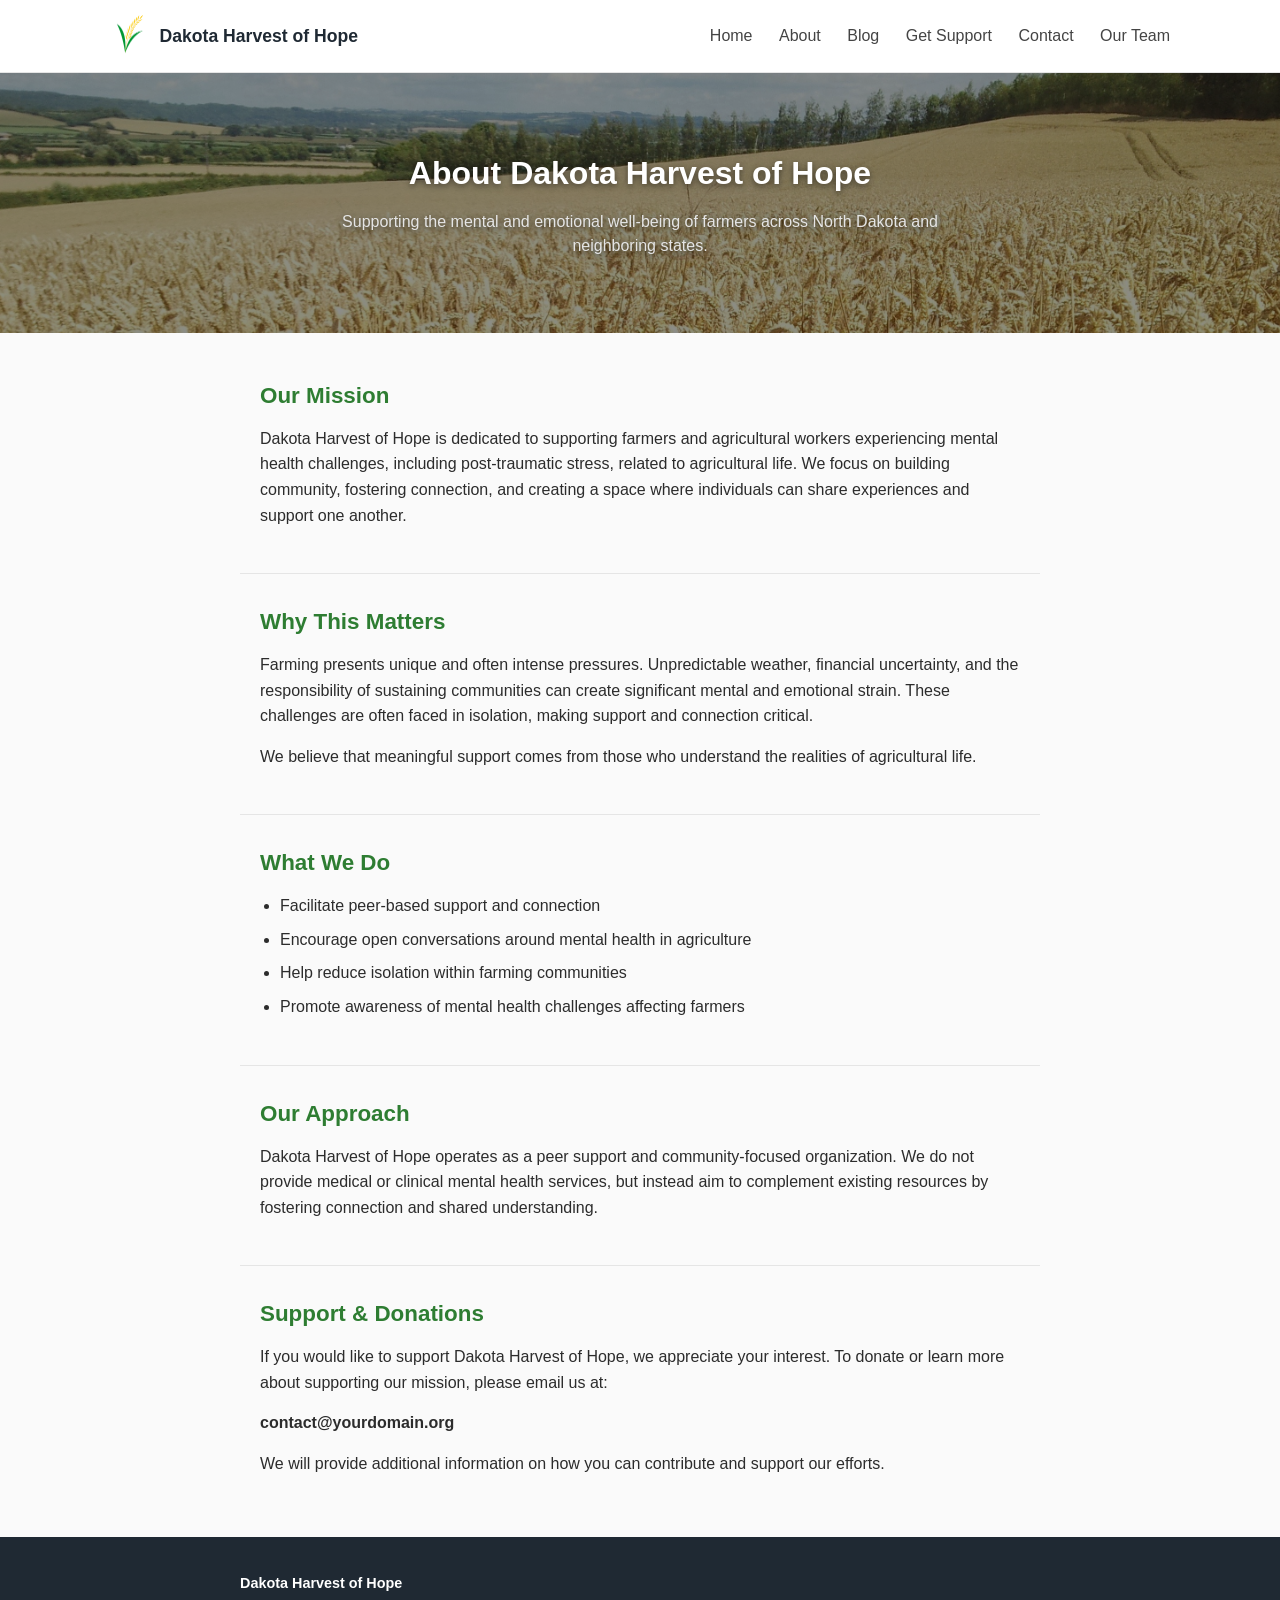
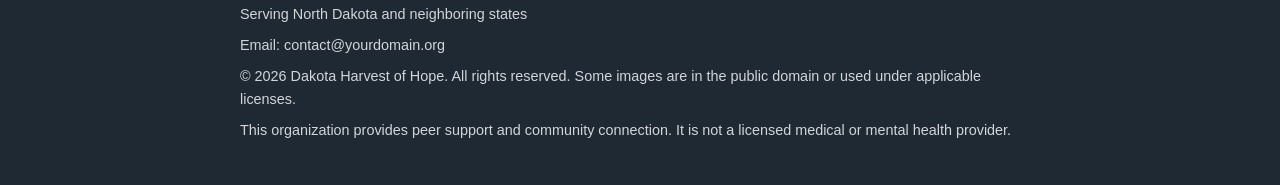
==== about.html @ ec5cd2db "Update about.html Update footer" ====
<!DOCTYPE html>
<html lang="en">
<head>
  <meta charset="UTF-8">
  <meta name="viewport" content="width=device-width, initial-scale=1.0">
  <title>About | Dakota Harvest of Hope</title>

  <link rel="stylesheet" href="css/styles.css">
</head>

<body>

  <header>
    <nav>
      <div class="logo">
        <img src="images/Dakota Harvest of Hope.png" alt="Dakota Harvest of Hope Logo">
        <span>Dakota Harvest of Hope</span>
      </div>

      <div class="nav-links">
        <a href="index.html">Home</a>
        <a href="about.html">About</a>
        <a href="blog.html">Blog</a>
        <a href="support.html">Get Support</a>
        <a href="contact.html">Contact</a>
        <a href="team.html">Our Team</a>
      </div>
    </nav>
  </header>

  <section class="page-hero">
  <img src="images/Farm2.jpeg" alt="Farm landscape">
  
  <div class="page-hero-overlay">
    <div class="page-hero-title">About Dakota Harvest of Hope</div>
    
    <div class="page-hero-subtitle">
      Supporting the mental and emotional well-being of farmers across North Dakota and neighboring states.
    </div>
  </div>
</section>
  
  <section class="section">
    <h3>Our Mission</h3>
    <p>
      Dakota Harvest of Hope is dedicated to supporting farmers and agricultural workers experiencing mental health challenges, 
      including post-traumatic stress, related to agricultural life. We focus on building community, fostering connection, 
      and creating a space where individuals can share experiences and support one another.
    </p>
  </section>

  <section class="section">
    <h3>Why This Matters</h3>
    <p>
      Farming presents unique and often intense pressures. Unpredictable weather, financial uncertainty, and the responsibility 
      of sustaining communities can create significant mental and emotional strain. These challenges are often faced in isolation, 
      making support and connection critical.
    </p>

    <p>
      We believe that meaningful support comes from those who understand the realities of agricultural life.
    </p>
  </section>

  <section class="section">
    <h3>What We Do</h3>
    <ul>
      <li>Facilitate peer-based support and connection</li>
      <li>Encourage open conversations around mental health in agriculture</li>
      <li>Help reduce isolation within farming communities</li>
      <li>Promote awareness of mental health challenges affecting farmers</li>
    </ul>
  </section>

  <section class="section">
    <h3>Our Approach</h3>
    <p>
      Dakota Harvest of Hope operates as a peer support and community-focused organization. We do not provide medical or clinical 
      mental health services, but instead aim to complement existing resources by fostering connection and shared understanding.
    </p>
  </section>

  <section class="section">
    <h3>Support & Donations</h3>
    <p>
      If you would like to support Dakota Harvest of Hope, we appreciate your interest. To donate or learn more about supporting 
      our mission, please email us at:
    </p>

    <p><strong>contact@yourdomain.org</strong></p>

    <p>
      We will provide additional information on how you can contribute and support our efforts.
    </p>
  </section>

  <footer>
    <div class="footer-content">
      <p><strong>Dakota Harvest of Hope</strong></p>
      <p>Serving North Dakota and neighboring states</p>
      <p>Email: contact@yourdomain.org</p>
      <p>&copy; 2026 Dakota Harvest of Hope. All rights reserved. Some images are in the public domain or used under applicable licenses.</p>
      <p>This organization provides peer support and community connection. It is not a licensed medical or mental health provider.</p>
    </div>
  </footer>

</body>
</html>
---- css/styles.css ----
/* =========================
   Global RESET
========================= */
* {
  margin: 0;
  padding: 0;
  box-sizing: border-box;
}

/* =========================
   BASE
========================= */
body {
  font-family: -apple-system, BlinkMacSystemFont, "Segoe UI", Roboto, sans-serif;
  line-height: 1.6;
  color: #2c2c2c;
  background-color: #fafafa;
}

/* =========================
   HEADER / NAV
========================= */
header {
  background-color: #ffffff;
  border-bottom: 1px solid #e5e5e5;
}

nav {
  max-width: 1100px;
  margin: 0 auto;
  padding: 15px 20px;

  display: flex;
  justify-content: space-between;
  align-items: center;
}

/* Logo */
.logo {
  display: flex;
  align-items: center;
  gap: 10px;
}

.logo img {
  height: 42px;
}

.logo span {
  font-weight: 600;
  font-size: 1.1rem;
  color: #1f2933;
}

/* Nav links */
.nav-links a {
  margin-left: 22px;
  text-decoration: none;
  color: #444;
  font-weight: 500;
  transition: color 0.2s ease;
}

.nav-links a:hover {
  color: #2e7d32;
}

/* =========================
   IMAGE HERO (PRIMARY HERO SYSTEM)
========================= */

.page-hero {
  position: relative;
  width: 100%;
  height: 260px;
  overflow: hidden;
}

.page-hero img {
  width: 100%;
  height: 100%;
  object-fit: cover;
  display: block;
}

/* Overlay */
.page-hero::after {
  content: "";
  position: absolute;
  inset: 0;
  background: rgba(0, 0, 0, 0.45);
}

/* Container for text */
.page-hero-overlay {
  position: absolute;
  inset: 0;

  display: flex;
  flex-direction: column;
  justify-content: center;
  align-items: center;

  text-align: center;
  padding: 20px;
  z-index: 1;
}

/* Title */
.page-hero-title {
  color: #ffffff;
  font-size: 2rem;
  font-weight: 600;
  margin-bottom: 10px;
  text-shadow: 0 2px 6px rgba(0, 0, 0, 0.5);
}

/* Subtitle */
.page-hero-subtitle {
  color: #e5e5e5;
  font-size: 1rem;
  max-width: 650px;
  line-height: 1.5;
  text-shadow: 0 2px 6px rgba(0, 0, 0, 0.5);
}

/* Button inside hero */
.hero-button {
  margin-top: 18px;
  padding: 10px 18px;
  background-color: #2e7d32;
  color: white;
  text-decoration: none;
  border-radius: 4px;
  font-weight: 500;
  transition: background-color 0.2s ease;
}

.hero-button:hover {
  background-color: #256628;
}

/* =========================
   SECTIONS
========================= */
.section {
  max-width: 800px;
  margin: 45px auto;
  padding: 0 20px;
}

.section h3 {
  margin-bottom: 12px;
  color: #2e7d32;
  font-size: 1.4rem;
}

.section p {
  margin-bottom: 15px;
}

.section ul {
  padding-left: 20px;
}

.section li {
  margin-bottom: 8px;
}

/* Divider */
.section + .section {
  border-top: 1px solid #e5e5e5;
  padding-top: 30px;
}

/* =========================
   LINKS
========================= */
a {
  color: #2e7d32;
}

a:hover {
  text-decoration: underline;
}

/* =========================
   BUTTON (GLOBAL)
========================= */
.button {
  display: inline-block;
  padding: 10px 18px;
  background-color: #2e7d32;
  color: white;
  text-decoration: none;
  border-radius: 4px;
  font-weight: 500;
  transition: background-color 0.2s ease;
}

.button:hover {
  background-color: #256628;
}

/* =========================
   FOOTER
========================= */
footer {
  background-color: #1f2933;
  color: #d1d5db;
  margin-top: 60px;
  padding: 35px 20px;
}

.footer-content {
  max-width: 800px;
  margin: 0 auto;
  text-align: left;
}

.footer-content p {
  margin-bottom: 8px;
  font-size: 0.9rem;
}

.footer-content strong {
  color: #ffffff;
}

/* =========================
   RESPONSIVE
========================= */
@media (max-width: 768px) {
  nav {
    flex-direction: column;
    align-items: flex-start;
    gap: 10px;
  }

  .nav-links {
    display: flex;
    flex-wrap: wrap;
  }

  .nav-links a {
    margin: 5px 15px 5px 0;
  }

  .page-hero {
    height: 180px;
  }

  .page-hero-title {
    font-size: 1.5rem;
  }

  .page-hero-subtitle {
    font-size: 0.9rem;
  }
}
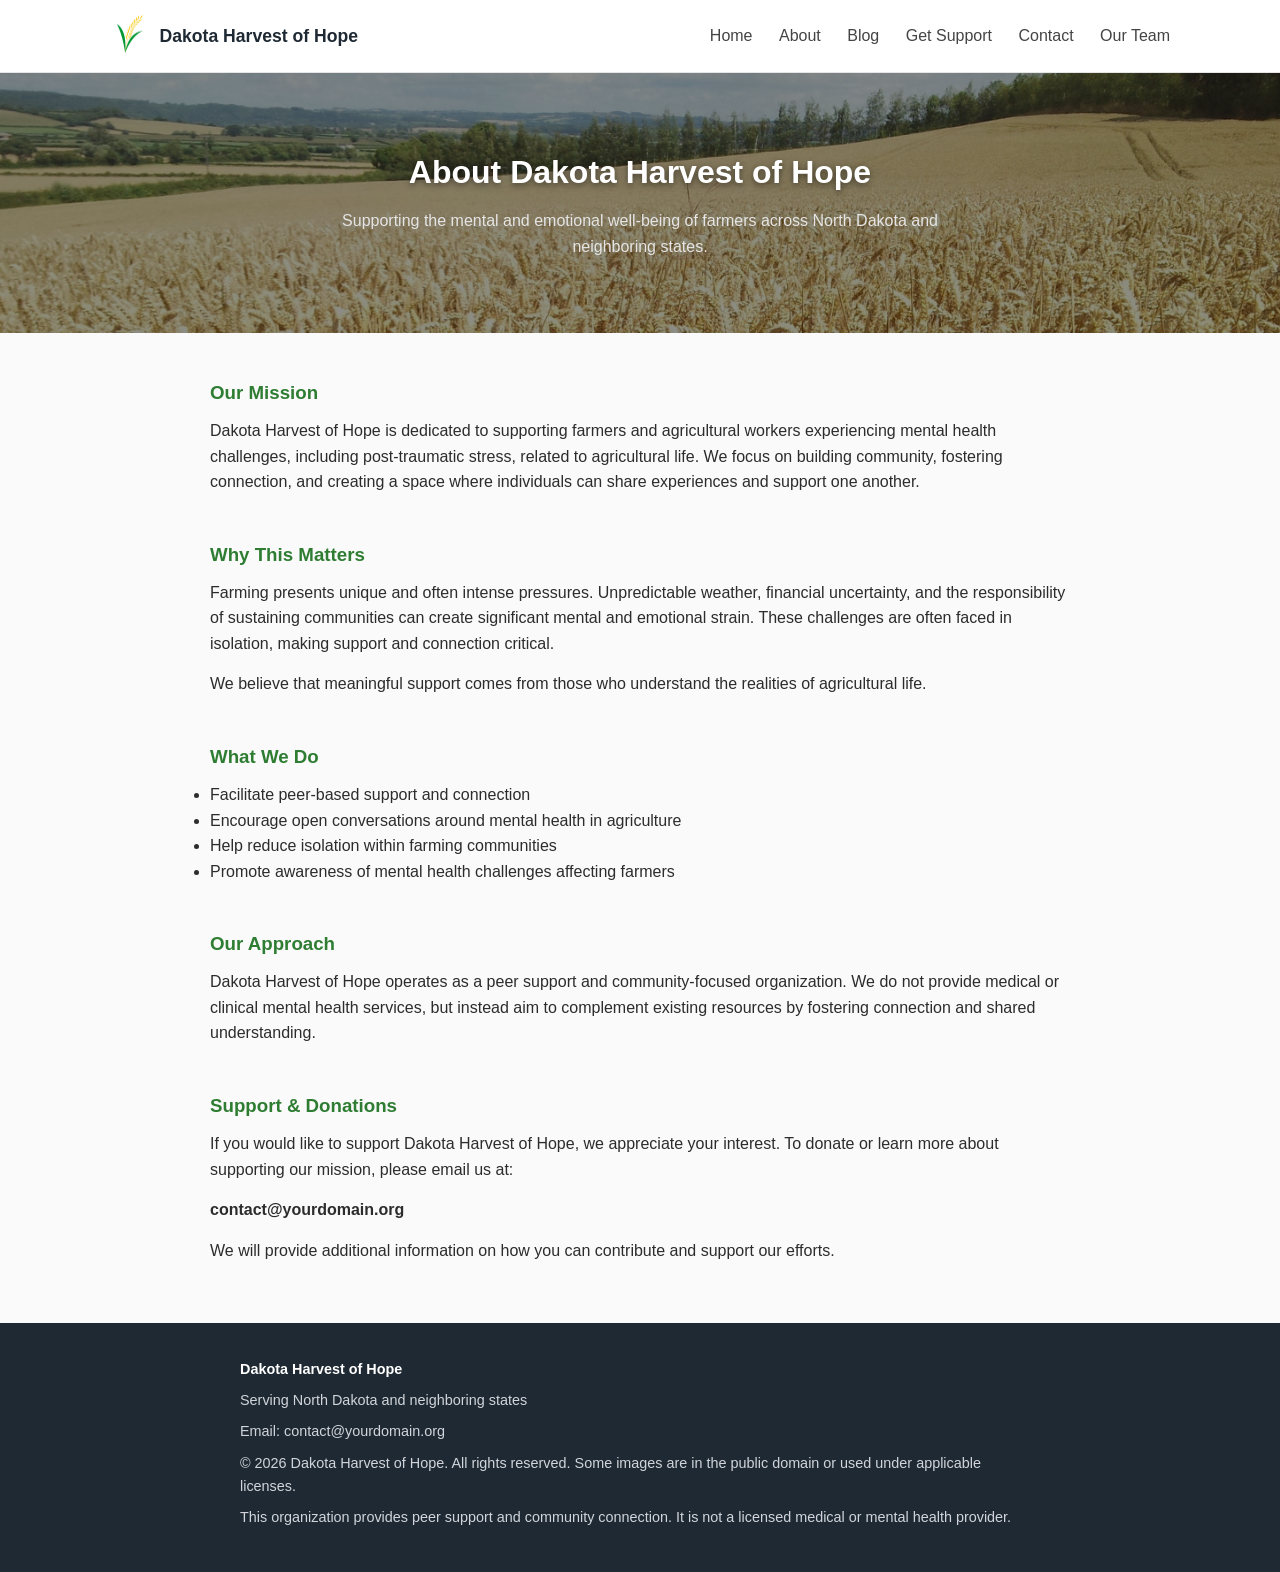
==== commit 3c9935af: "Update about.html SEO" ====
--- a/about.html
+++ b/about.html
@@ -4,6 +4,8 @@
   <meta charset="UTF-8">
   <meta name="viewport" content="width=device-width, initial-scale=1.0">
   <title>About | Dakota Harvest of Hope</title>
+
+  <meta name="description" content="Peer-based mental health support for farmers in North Dakota and surrounding agricultural communities.">
 
   <link rel="stylesheet" href="css/styles.css">
 </head>
--- a/css/styles.css
+++ b/css/styles.css
@@ -1,15 +1,11 @@
-/* =========================
-   Global RESET
-========================= */
+/* Global RESET*/
 * {
   margin: 0;
   padding: 0;
   box-sizing: border-box;
 }
 
-/* =========================
-   BASE
-========================= */
+/* BASE */
 body {
   font-family: -apple-system, BlinkMacSystemFont, "Segoe UI", Roboto, sans-serif;
   line-height: 1.6;
@@ -17,9 +13,7 @@
   background-color: #fafafa;
 }
 
-/* =========================
-   HEADER / NAV
-========================= */
+/* HEADER / NAV */
 header {
   background-color: #ffffff;
   border-bottom: 1px solid #e5e5e5;
@@ -65,10 +59,7 @@
   color: #2e7d32;
 }
 
-/* =========================
-   IMAGE HERO (PRIMARY HERO SYSTEM)
-========================= */
-
+/* IMAGE HERO */
 .page-hero {
   position: relative;
   width: 100%;
@@ -80,7 +71,6 @@
   width: 100%;
   height: 100%;
   object-fit: cover;
-  display: block;
 }
 
 /* Overlay */
@@ -91,7 +81,7 @@
   background: rgba(0, 0, 0, 0.45);
 }
 
-/* Container for text */
+/* Text Container */
 .page-hero-overlay {
   position: absolute;
   inset: 0;
@@ -120,62 +110,62 @@
   color: #e5e5e5;
   font-size: 1rem;
   max-width: 650px;
-  line-height: 1.5;
-  text-shadow: 0 2px 6px rgba(0, 0, 0, 0.5);
-}
-
-/* Button inside hero */
-.hero-button {
-  margin-top: 18px;
-  padding: 10px 18px;
-  background-color: #2e7d32;
-  color: white;
-  text-decoration: none;
-  border-radius: 4px;
-  font-weight: 500;
-  transition: background-color 0.2s ease;
-}
-
-.hero-button:hover {
-  background-color: #256628;
-}
-
-/* =========================
-   SECTIONS
-========================= */
+}
+
+/* SECTIONS */
 .section {
-  max-width: 800px;
+  max-width: 900px;
   margin: 45px auto;
   padding: 0 20px;
 }
 
-.section h3 {
-  margin-bottom: 12px;
-  color: #2e7d32;
-  font-size: 1.4rem;
-}
-
+/* All section headers */
+.section :is(h1, h2, h3, h4, h5, h6) {
+  color: #2e7d32;
+  margin-bottom: 10px;
+  font-weight: 600;
+}
+
+/* Paragraph spacing */
 .section p {
   margin-bottom: 15px;
 }
 
-.section ul {
-  padding-left: 20px;
-}
-
-.section li {
+/* TEAM LAYOUT */
+.team-member {
+  display: flex;
+  align-items: flex-start;
+  gap: 20px;
+  margin-bottom: 30px;
+}
+
+/* Image */
+.team-member img {
+  width: 130px;
+  height: 170px; /* EDIT HERE TO ADJUST IMAGE SIZE */
+  object-fit: cover;
+  flex-shrink: 0;
+}
+
+/* Text container */
+.team-info {
+  flex: 1;
+}
+
+/* Name */
+.team-info h3 {
+  margin: 0 0 5px 0;
+  color: #2e7d32;
+}
+
+/* Role */
+.role {
+  font-weight: 600;
+  color: #666;
   margin-bottom: 8px;
 }
 
-/* Divider */
-.section + .section {
-  border-top: 1px solid #e5e5e5;
-  padding-top: 30px;
-}
-
-/* =========================
-   LINKS
-========================= */
+/* LINKS */
 a {
   color: #2e7d32;
 }
@@ -184,9 +174,7 @@
   text-decoration: underline;
 }
 
-/* =========================
-   BUTTON (GLOBAL)
-========================= */
+/* BUTTONS */
 .button {
   display: inline-block;
   padding: 10px 18px;
@@ -195,16 +183,13 @@
   text-decoration: none;
   border-radius: 4px;
   font-weight: 500;
-  transition: background-color 0.2s ease;
 }
 
 .button:hover {
   background-color: #256628;
 }
 
-/* =========================
-   FOOTER
-========================= */
+/* FOOTER */
 footer {
   background-color: #1f2933;
   color: #d1d5db;
@@ -215,7 +200,6 @@
 .footer-content {
   max-width: 800px;
   margin: 0 auto;
-  text-align: left;
 }
 
 .footer-content p {
@@ -227,14 +211,11 @@
   color: #ffffff;
 }
 
-/* =========================
-   RESPONSIVE
-========================= */
+/* RESPONSIVE */
 @media (max-width: 768px) {
   nav {
     flex-direction: column;
     align-items: flex-start;
-    gap: 10px;
   }
 
   .nav-links {
@@ -254,7 +235,19 @@
     font-size: 1.5rem;
   }
 
-  .page-hero-subtitle {
-    font-size: 0.9rem;
-  }
-}
+  /* Stack team vertically on mobile */
+  .team-member {
+    flex-direction: column;
+    align-items: center;
+    text-align: center;
+  }
+
+  .team-member img {
+    width: 90px;
+    height: 90px;
+  }
+}
+
+.page-title {
+color: #2e7d32;
+}
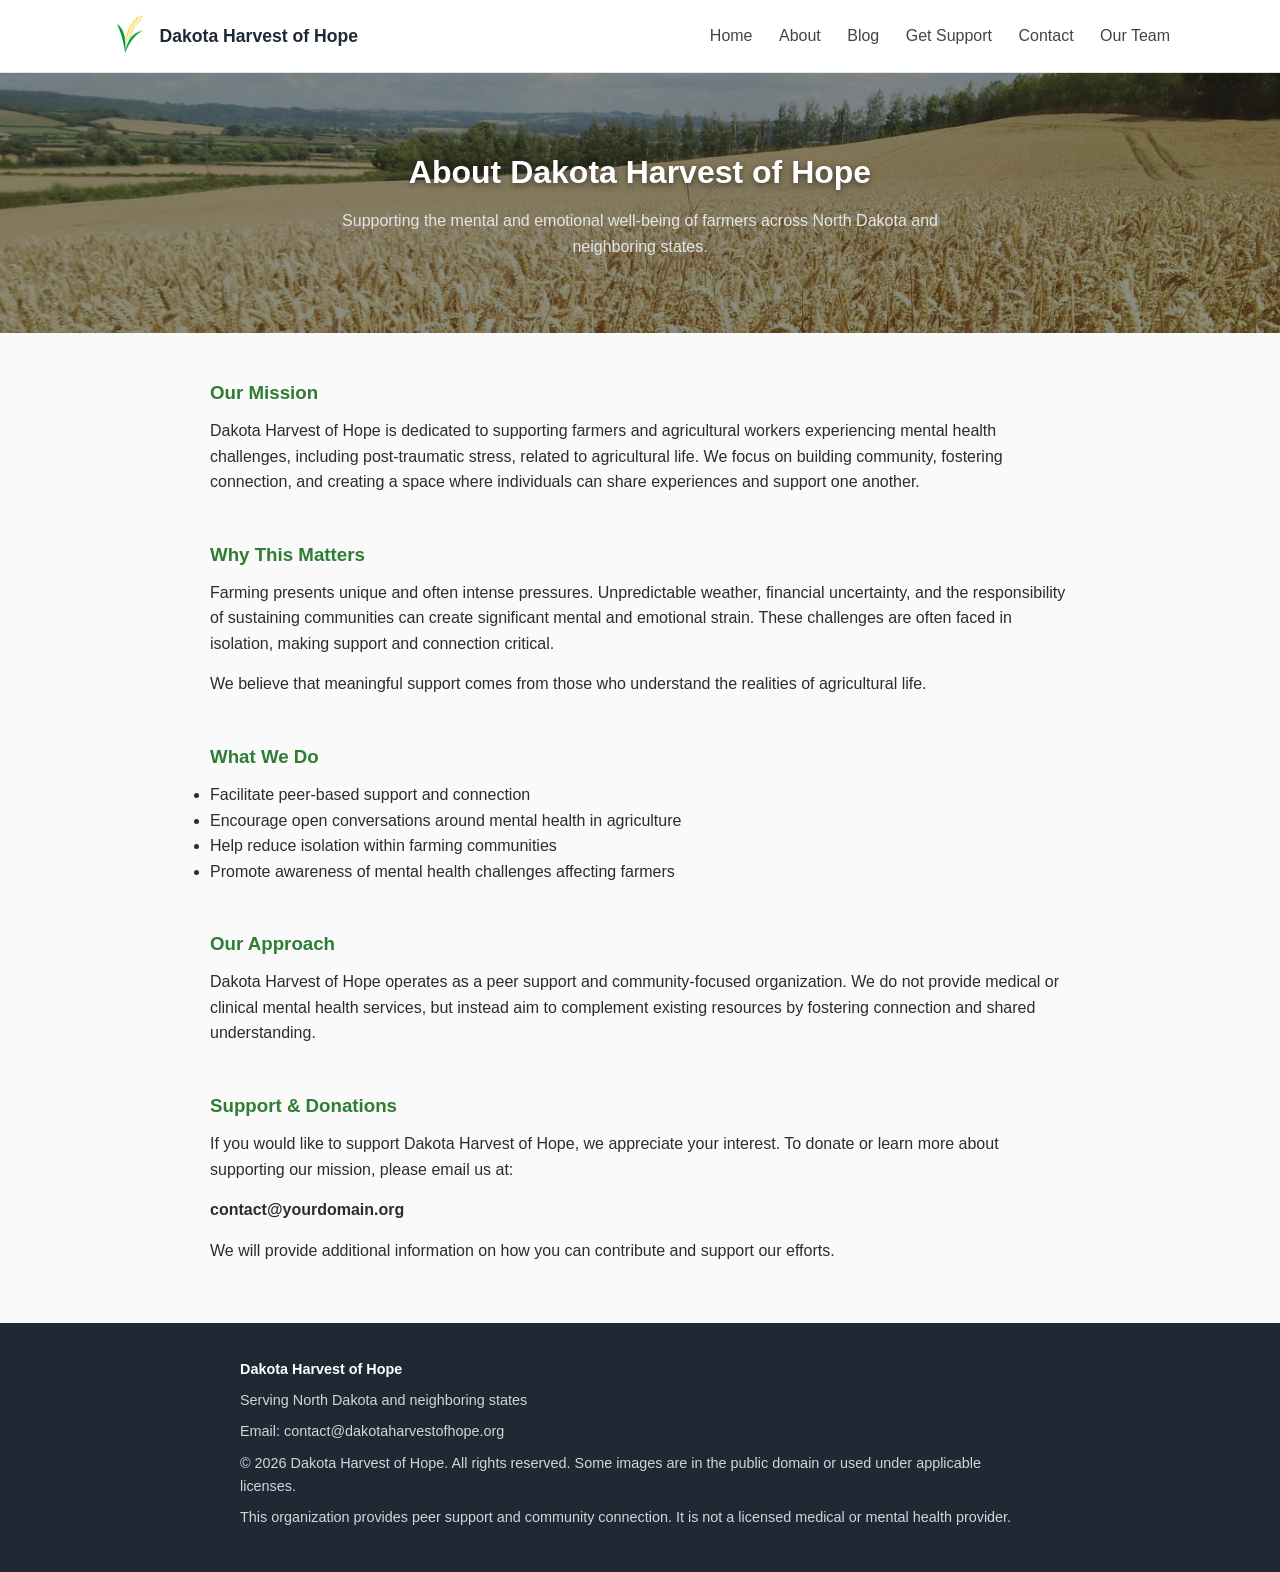
==== commit d567e0ac: "Update about.html Email input" ====
--- a/about.html
+++ b/about.html
@@ -100,7 +100,7 @@
     <div class="footer-content">
       <p><strong>Dakota Harvest of Hope</strong></p>
       <p>Serving North Dakota and neighboring states</p>
-      <p>Email: contact@yourdomain.org</p>
+      <p>Email: contact@dakotaharvestofhope.org</p>
       <p>&copy; 2026 Dakota Harvest of Hope. All rights reserved. Some images are in the public domain or used under applicable licenses.</p>
       <p>This organization provides peer support and community connection. It is not a licensed medical or mental health provider.</p>
     </div>
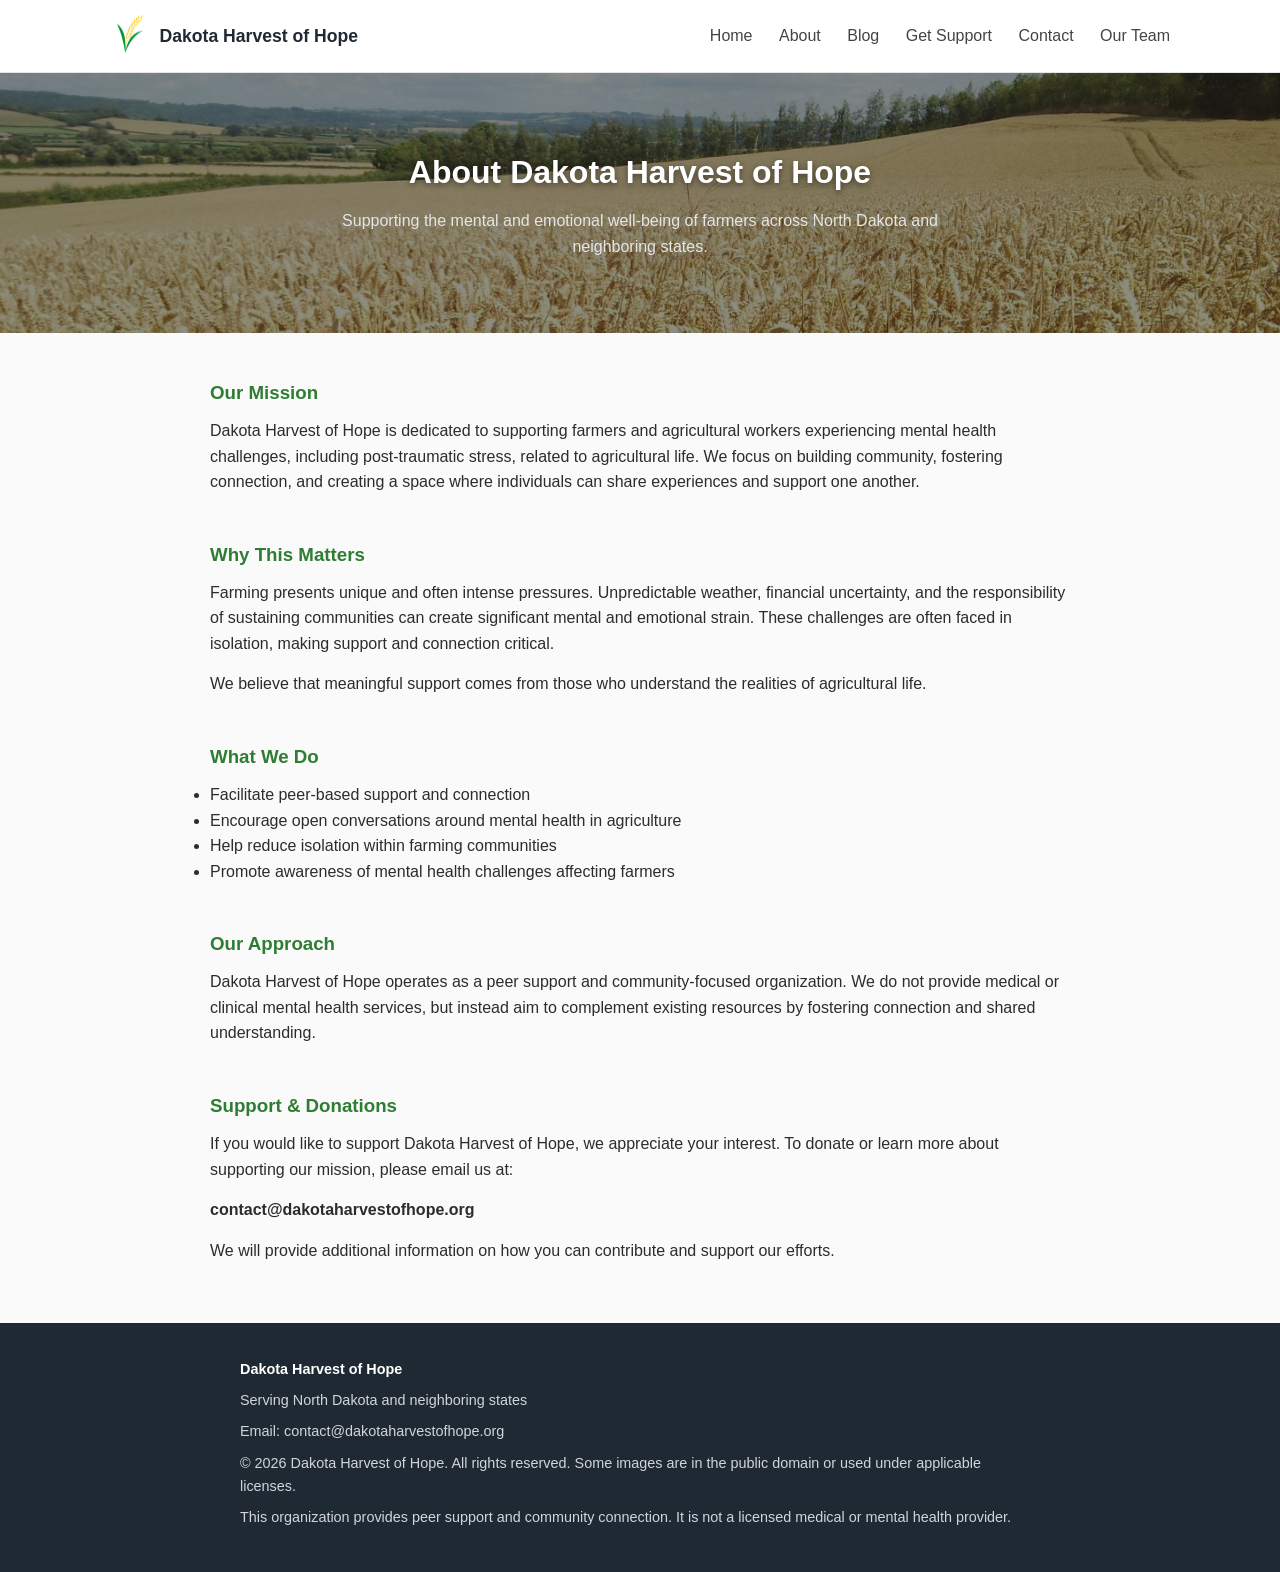
==== commit dc06eeb4: "Update about.html text typo correction" ====
--- a/about.html
+++ b/about.html
@@ -89,7 +89,7 @@
       our mission, please email us at:
     </p>
 
-    <p><strong>contact@yourdomain.org</strong></p>
+    <p><strong>contact@dakotaharvestofhope.org</strong></p>
 
     <p>
       We will provide additional information on how you can contribute and support our efforts.
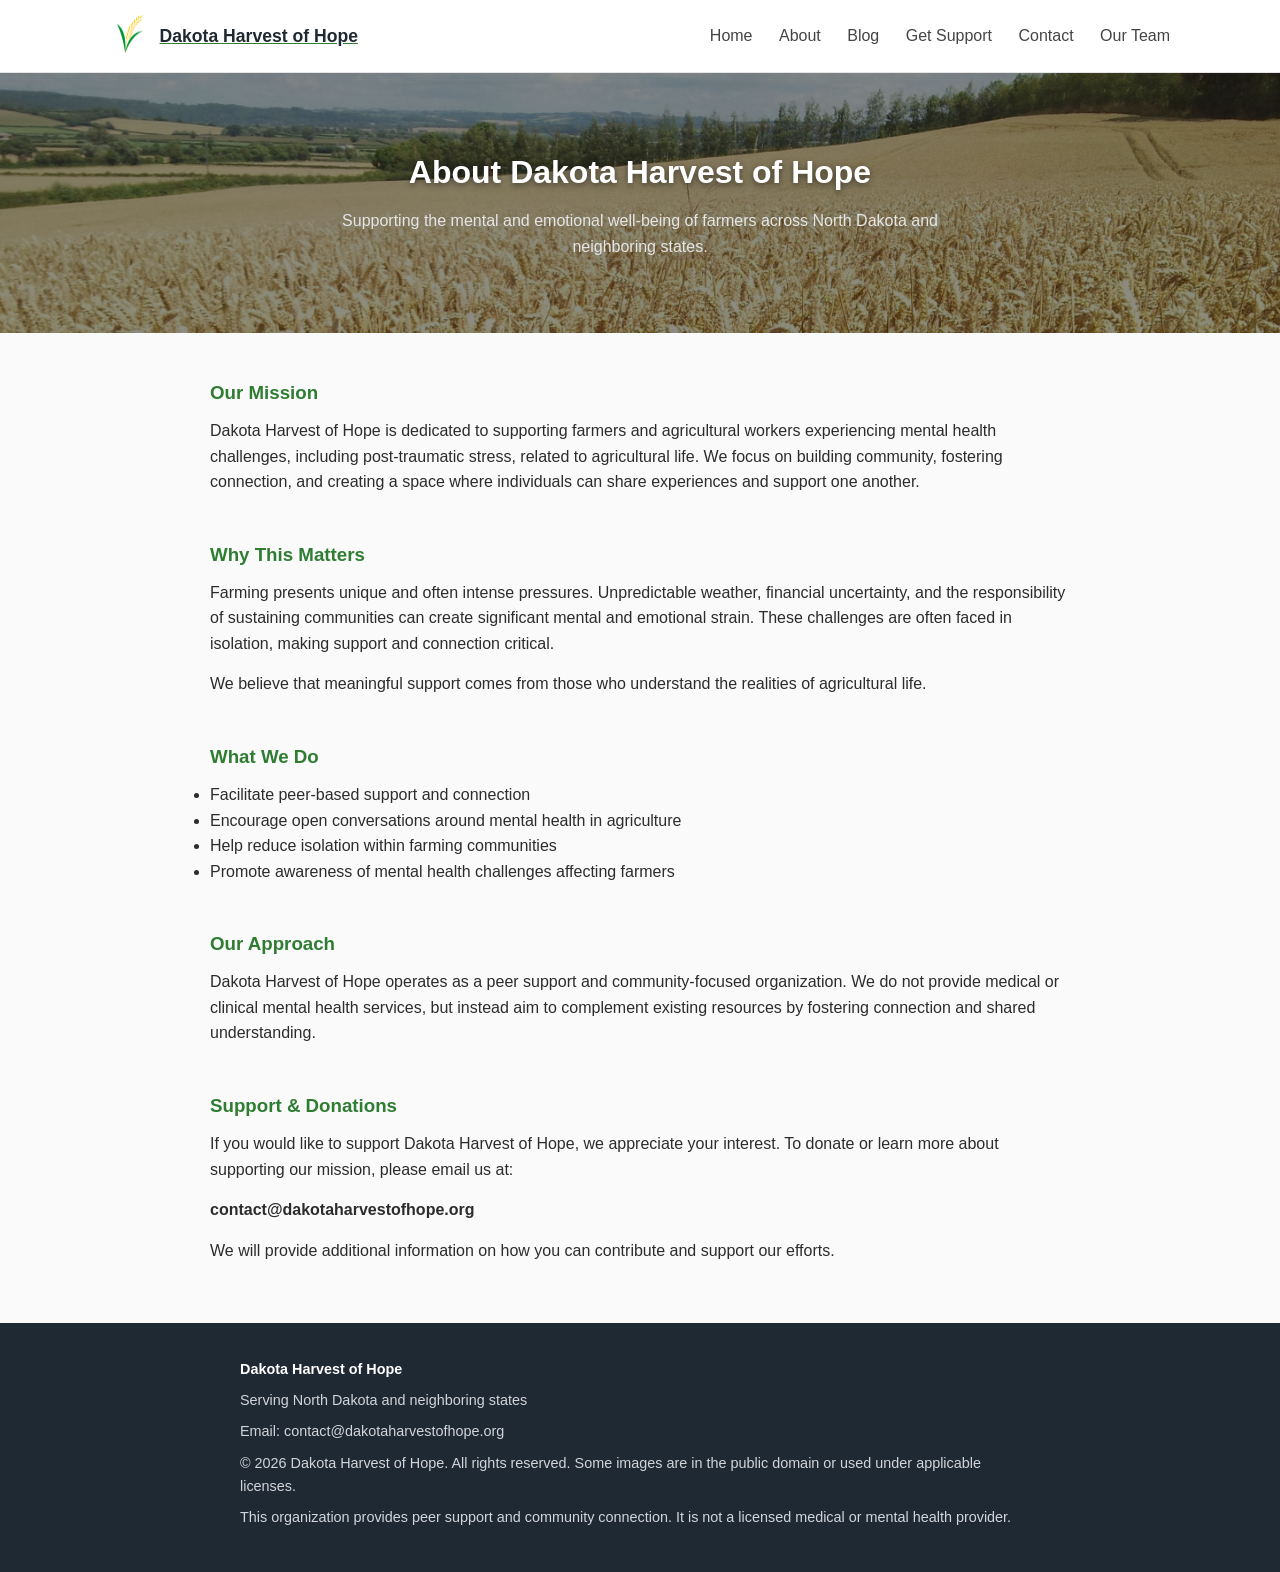
==== commit 3061616f: "Update about.html Navbar image button to homepage link" ====
--- a/about.html
+++ b/about.html
@@ -14,10 +14,10 @@
 
   <header>
     <nav>
-      <div class="logo">
-        <img src="images/Dakota Harvest of Hope.png" alt="Dakota Harvest of Hope Logo">
-        <span>Dakota Harvest of Hope</span>
-      </div>
+      <a href="index.html" class="logo">
+  <img src="images/DakotaHarvest-of-Hope.png" alt="Dakota Harvest of Hope Logo">
+  <span>Dakota Harvest of Hope</span>
+</a>
 
       <div class="nav-links">
         <a href="index.html">Home</a>
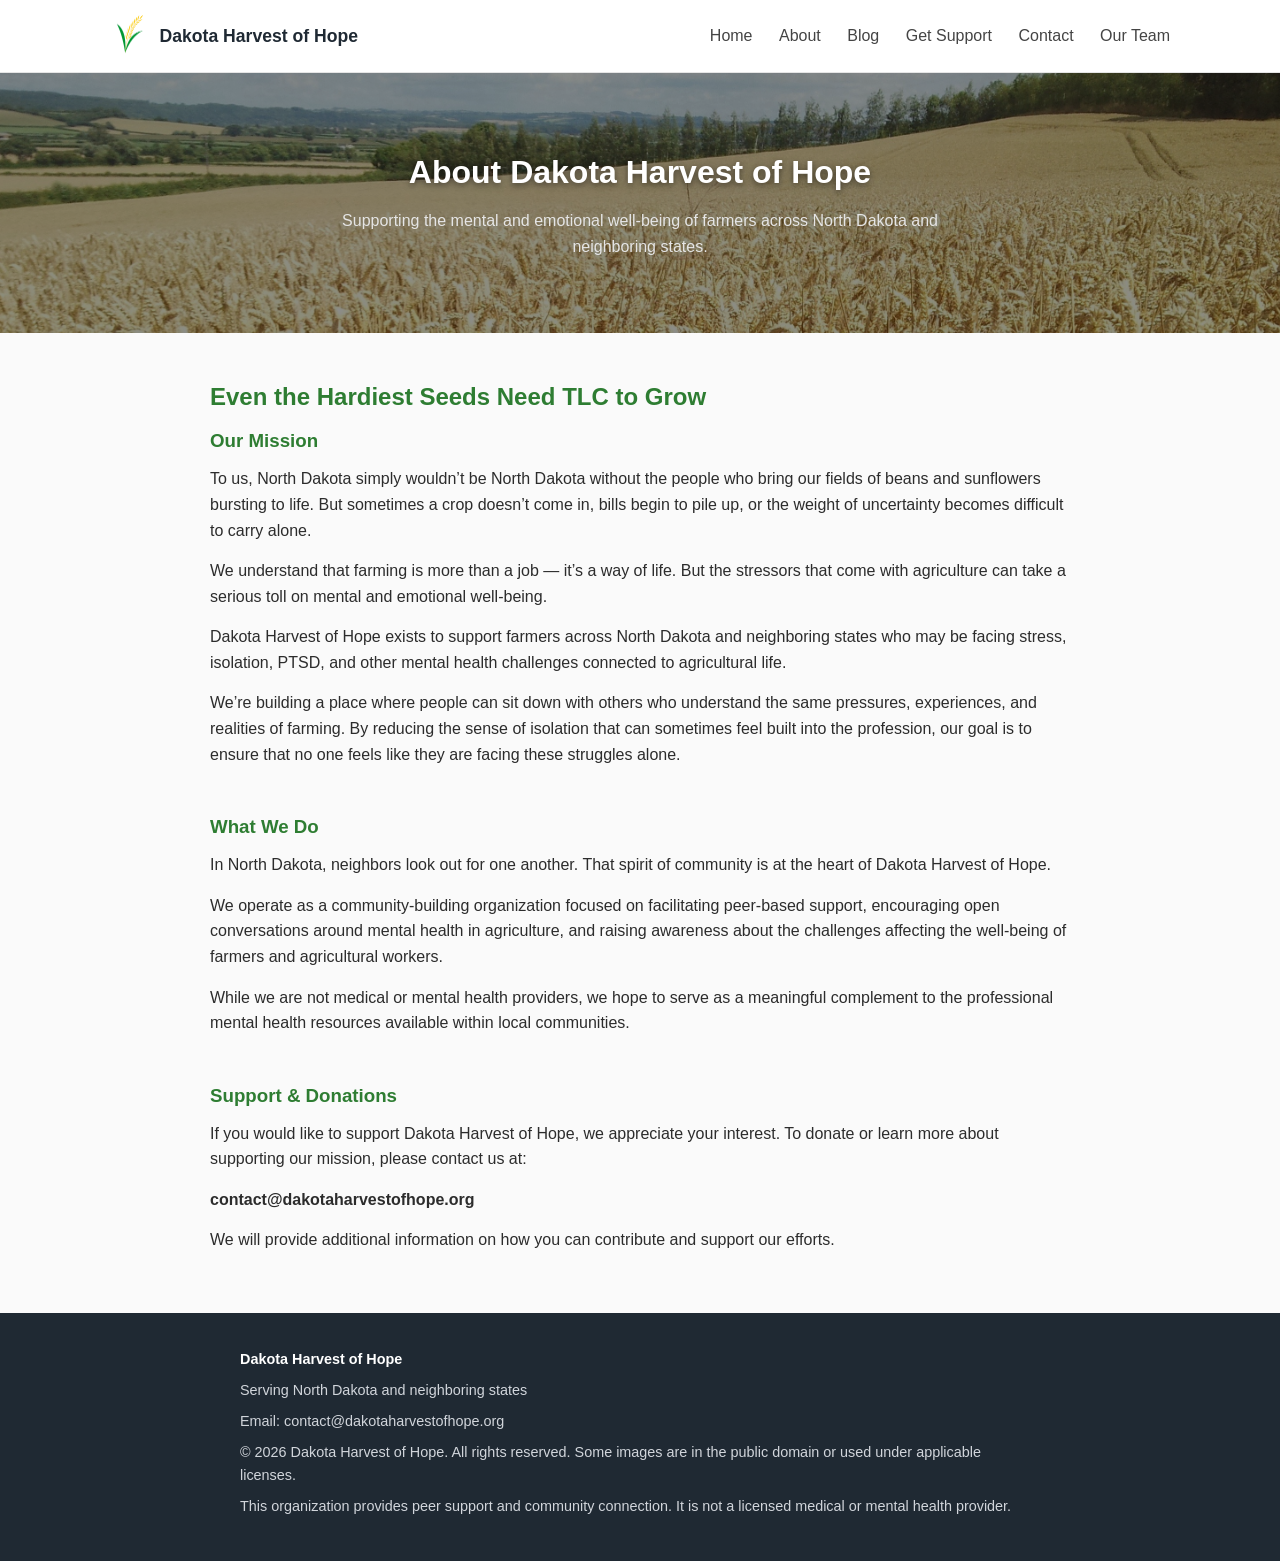
==== commit eacba004: "Update about.html revisions" ====
--- a/about.html
+++ b/about.html
@@ -3,6 +3,7 @@
 <head>
   <meta charset="UTF-8">
   <meta name="viewport" content="width=device-width, initial-scale=1.0">
+
   <title>About | Dakota Harvest of Hope</title>
 
   <meta name="description" content="Peer-based mental health support for farmers in North Dakota and surrounding agricultural communities.">
@@ -12,12 +13,13 @@
 
 <body>
 
+  <!-- HEADER -->
   <header>
     <nav>
-      <a href="index.html" class="logo">
-  <img src="images/DakotaHarvest-of-Hope.png" alt="Dakota Harvest of Hope Logo">
-  <span>Dakota Harvest of Hope</span>
-</a>
+      <a href="/" class="logo">
+        <img src="images/DakotaHarvest-of-Hope.png" alt="Dakota Harvest of Hope Logo">
+        <span>Dakota Harvest of Hope</span>
+      </a>
 
       <div class="nav-links">
         <a href="index.html">Home</a>
@@ -30,79 +32,109 @@
     </nav>
   </header>
 
+  <!-- HERO -->
   <section class="page-hero">
-  <img src="images/Farm2.jpeg" alt="Farm landscape">
-  
-  <div class="page-hero-overlay">
-    <div class="page-hero-title">About Dakota Harvest of Hope</div>
-    
-    <div class="page-hero-subtitle">
-      Supporting the mental and emotional well-being of farmers across North Dakota and neighboring states.
+    <img src="images/Farm2.jpeg" alt="North Dakota farm landscape">
+
+    <div class="page-hero-overlay">
+      <div class="page-hero-title">
+        About Dakota Harvest of Hope
+      </div>
+
+      <div class="page-hero-subtitle">
+        Supporting the mental and emotional well-being of farmers across North Dakota and neighboring states.
+      </div>
     </div>
-  </div>
-</section>
-  
+  </section>
+
+  <!-- ABOUT CONTENT -->
   <section class="section">
+
+    <h2>Even the Hardiest Seeds Need TLC to Grow</h2>
+
     <h3>Our Mission</h3>
+
     <p>
-      Dakota Harvest of Hope is dedicated to supporting farmers and agricultural workers experiencing mental health challenges, 
-      including post-traumatic stress, related to agricultural life. We focus on building community, fostering connection, 
-      and creating a space where individuals can share experiences and support one another.
+      To us, North Dakota simply wouldn’t be North Dakota without the people who bring our
+      fields of beans and sunflowers bursting to life. But sometimes a crop doesn’t come in,
+      bills begin to pile up, or the weight of uncertainty becomes difficult to carry alone.
     </p>
+
+    <p>
+      We understand that farming is more than a job — it’s a way of life. But the stressors
+      that come with agriculture can take a serious toll on mental and emotional well-being.
+    </p>
+
+    <p>
+      Dakota Harvest of Hope exists to support farmers across North Dakota and neighboring
+      states who may be facing stress, isolation, PTSD, and other mental health challenges
+      connected to agricultural life.
+    </p>
+
+    <p>
+      We’re building a place where people can sit down with others who understand the same
+      pressures, experiences, and realities of farming. By reducing the sense of isolation
+      that can sometimes feel built into the profession, our goal is to ensure that no one
+      feels like they are facing these struggles alone.
+    </p>
+
   </section>
 
   <section class="section">
-    <h3>Why This Matters</h3>
+
+    <h3>What We Do</h3>
+
     <p>
-      Farming presents unique and often intense pressures. Unpredictable weather, financial uncertainty, and the responsibility 
-      of sustaining communities can create significant mental and emotional strain. These challenges are often faced in isolation, 
-      making support and connection critical.
+      In North Dakota, neighbors look out for one another. That spirit of community is at
+      the heart of Dakota Harvest of Hope.
     </p>
 
     <p>
-      We believe that meaningful support comes from those who understand the realities of agricultural life.
+      We operate as a community-building organization focused on facilitating peer-based
+      support, encouraging open conversations around mental health in agriculture, and
+      raising awareness about the challenges affecting the well-being of farmers and
+      agricultural workers.
     </p>
+
+    <p>
+      While we are not medical or mental health providers, we hope to serve as a meaningful
+      complement to the professional mental health resources available within local
+      communities.
+    </p>
+
   </section>
 
+  <!-- SUPPORT -->
   <section class="section">
-    <h3>What We Do</h3>
-    <ul>
-      <li>Facilitate peer-based support and connection</li>
-      <li>Encourage open conversations around mental health in agriculture</li>
-      <li>Help reduce isolation within farming communities</li>
-      <li>Promote awareness of mental health challenges affecting farmers</li>
-    </ul>
-  </section>
 
-  <section class="section">
-    <h3>Our Approach</h3>
+    <h3>Support & Donations</h3>
+
     <p>
-      Dakota Harvest of Hope operates as a peer support and community-focused organization. We do not provide medical or clinical 
-      mental health services, but instead aim to complement existing resources by fostering connection and shared understanding.
-    </p>
-  </section>
-
-  <section class="section">
-    <h3>Support & Donations</h3>
-    <p>
-      If you would like to support Dakota Harvest of Hope, we appreciate your interest. To donate or learn more about supporting 
-      our mission, please email us at:
+      If you would like to support Dakota Harvest of Hope, we appreciate your interest.
+      To donate or learn more about supporting our mission, please contact us at:
     </p>
 
-    <p><strong>contact@dakotaharvestofhope.org</strong></p>
+    <p>
+      <strong>contact@dakotaharvestofhope.org</strong>
+    </p>
 
     <p>
       We will provide additional information on how you can contribute and support our efforts.
     </p>
+
   </section>
 
+  <!-- FOOTER -->
   <footer>
     <div class="footer-content">
       <p><strong>Dakota Harvest of Hope</strong></p>
       <p>Serving North Dakota and neighboring states</p>
       <p>Email: contact@dakotaharvestofhope.org</p>
       <p>&copy; 2026 Dakota Harvest of Hope. All rights reserved. Some images are in the public domain or used under applicable licenses.</p>
-      <p>This organization provides peer support and community connection. It is not a licensed medical or mental health provider.</p>
+      <p>
+        This organization provides peer support and community connection.
+        It is not a licensed medical or mental health provider.
+      </p>
     </div>
   </footer>
 
--- a/css/styles.css
+++ b/css/styles.css
@@ -34,6 +34,8 @@
   display: flex;
   align-items: center;
   gap: 10px;
+  text-decoration: none; 
+  color: inherit; 
 }
 
 .logo img {
@@ -44,6 +46,10 @@
   font-weight: 600;
   font-size: 1.1rem;
   color: #1f2933;
+}
+
+.logo:hover {
+  opacity: 0.85;
 }
 
 /* Nav links */
